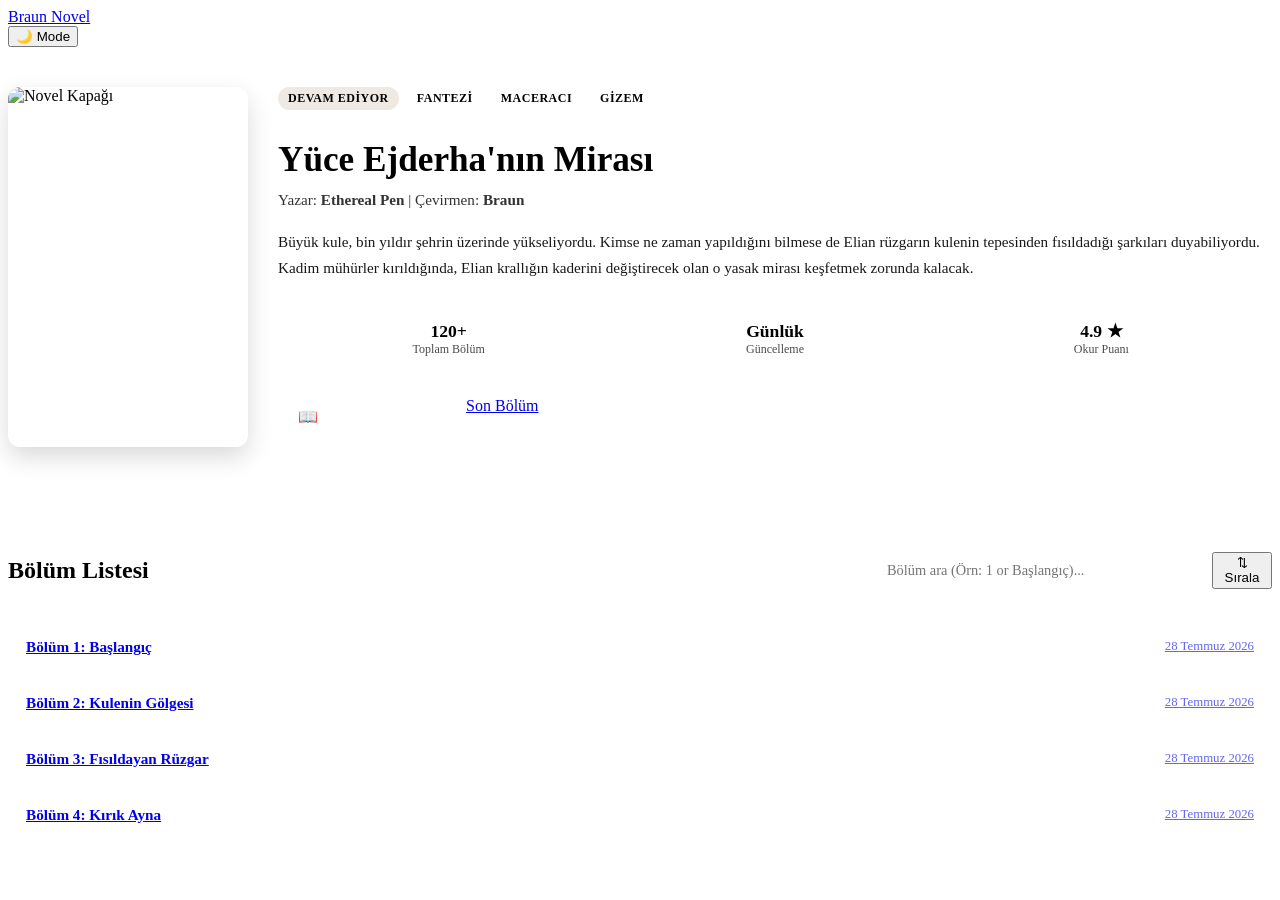
==== index.html @ 3eeb8a65 "Create index.html" ====
<!-- brauns-novel-cms/index.html -->
<!DOCTYPE html>
<html lang="tr">
<head>
  <meta charset="UTF-8">
  <meta name="viewport" content="width=device-width, initial-scale=1.0">
  <title>Braun Novel | Premium Web Novel Okuma Platformu</title>
  <link rel="stylesheet" href="css/style.css">
  
  <!-- Ana Sayfaya Özel Tipografi ve Düzen Stilleri -->
  <style>
    /* Hero / Novel Kartı */
    .novel-hero {
      display: grid;
      grid-template-columns: 240px 1fr;
      gap: 30px;
      padding: 40px 0 20px 0;
    }

    @media (max-width: 768px) {
      .novel-hero {
        grid-template-columns: 1fr;
        justify-items: center;
        text-align: center;
      }
    }

    .cover-wrapper {
      width: 100%;
      max-width: 240px;
      aspect-ratio: 2 / 3;
      border-radius: 12px;
      overflow: hidden;
      box-shadow: 0 10px 25px rgba(0,0,0,0.15);
      background-color: var(--card-bg);
      border: 1px solid var(--border-color);
    }

    .cover-img {
      width: 100%;
      height: 100%;
      object-fit: cover;
    }

    /* Meta Bilgiler ve Rozetler */
    .badge-group {
      display: flex;
      gap: 8px;
      flex-wrap: wrap;
      margin-bottom: 12px;
    }

    .badge {
      font-size: 0.75rem;
      padding: 4px 10px;
      border-radius: 20px;
      font-weight: 600;
      text-transform: uppercase;
      letter-spacing: 0.5px;
      font-family: var(--font-heading);
    }

    .badge-status { background: rgba(140, 109, 70, 0.15); color: var(--accent-color); }
    .badge-tag { background: var(--card-bg); border: 1px solid var(--border-color); color: var(--text-color); }

    .novel-title-main {
      font-size: 2.2rem;
      line-height: 1.2;
      margin-bottom: 10px;
    }

    .novel-author {
      font-size: 0.95rem;
      opacity: 0.8;
      margin-bottom: 20px;
      font-family: var(--font-heading);
    }

    .synopsis {
      font-size: 0.95rem;
      line-height: 1.7;
      opacity: 0.9;
      margin-bottom: 25px;
    }

    /* İstatistik Çubuğu */
    .stats-grid {
      display: grid;
      grid-template-columns: repeat(3, 1fr);
      gap: 15px;
      padding: 15px;
      background: var(--card-bg);
      border: 1px solid var(--border-color);
      border-radius: 8px;
      margin-bottom: 25px;
      text-align: center;
    }

    .stat-value {
      font-size: 1.1rem;
      font-weight: 700;
      font-family: var(--font-heading);
      color: var(--accent-color);
    }

    .stat-label {
      font-size: 0.75rem;
      opacity: 0.7;
      font-family: var(--font-heading);
    }

    /* Aksiyon Butonları */
    .action-buttons {
      display: flex;
      gap: 12px;
      flex-wrap: wrap;
    }

    .btn-primary {
      background: var(--accent-color);
      color: #ffffff !important;
      border: none;
      font-weight: 600;
      padding: 10px 20px;
    }

    .btn-primary:hover { opacity: 0.9; }

    /* Bölüm Listesi Alanı */
    .chapter-section {
      margin-top: 40px;
      padding-top: 30px;
      border-top: 1px solid var(--border-color);
    }

    .chapter-toolbar {
      display: flex;
      justify-content: space-between;
      align-items: center;
      gap: 15px;
      margin-bottom: 20px;
      flex-wrap: wrap;
    }

    .search-input {
      background: var(--card-bg);
      border: 1px solid var(--border-color);
      color: var(--text-color);
      padding: 10px 15px;
      border-radius: 6px;
      font-size: 0.9rem;
      width: 100%;
      max-width: 300px;
      outline: none;
      font-family: var(--font-heading);
    }

    .search-input:focus {
      border-color: var(--accent-color);
    }

    .chapter-list {
      display: flex;
      flex-direction: column;
      gap: 10px;
    }

    .chapter-item {
      display: flex;
      justify-content: space-between;
      align-items: center;
      padding: 14px 18px;
      background: var(--card-bg);
      border: 1px solid var(--border-color);
      border-radius: 8px;
      transition: border-color 0.2s, transform 0.1s;
    }

    .chapter-item:hover {
      border-color: var(--accent-color);
      transform: translateX(4px);
    }

    .chapter-name {
      font-weight: 600;
      color: var(--text-color);
      font-size: 0.95rem;
    }

    .chapter-date {
      font-size: 0.8rem;
      opacity: 0.6;
      font-family: var(--font-heading);
    }
  </style>
</head>
<body>

  <!-- Header -->
  <header>
    <div class="container header-content">
      <a href="index.html" class="logo">Braun Novel</a>
      <div class="reader-controls">
        <button id="themeToggle" class="btn">🌙 Mode</button>
      </div>
    </div>
  </header>

  <!-- Ana İçerik -->
  <main class="container">
    
    <!-- Novel Tanıtım Kartı -->
    <section class="novel-hero">
      
      <!-- Kapak Resmi (Görsel yoksa şık varsayılan alan) -->
      <div class="cover-wrapper">
        <img src="https://images.unsplash.com/photo-1543002588-bfa74002ed7e?auto=format&fit=crop&w=500&q=80" alt="Novel Kapağı" class="cover-img">
      </div>

      <!-- Bilgiler -->
      <div class="novel-details">
        <div class="badge-group">
          <span class="badge badge-status">Devam Ediyor</span>
          <span class="badge badge-tag">Fantezi</span>
          <span class="badge badge-tag">Maceracı</span>
          <span class="badge badge-tag">Gizem</span>
        </div>

        <h1 class="novel-title-main">Yüce Ejderha'nın Mirası</h1>
        <div class="novel-author">Yazar: <strong>Ethereal Pen</strong> | Çevirmen: <strong>Braun</strong></div>

        <p class="synopsis">
          Büyük kule, bin yıldır şehrin üzerinde yükseliyordu. Kimse ne zaman yapıldığını bilmese de Elian rüzgarın kulenin tepesinden fısıldadığı şarkıları duyabiliyordu. Kadim mühürler kırıldığında, Elian krallığın kaderini değiştirecek olan o yasak mirası keşfetmek zorunda kalacak.
        </p>

        <!-- İstatistikler -->
        <div class="stats-grid">
          <div>
            <div class="stat-value">120+</div>
            <div class="stat-label">Toplam Bölüm</div>
          </div>
          <div>
            <div class="stat-value">Günlük</div>
            <div class="stat-label">Güncelleme</div>
          </div>
          <div>
            <div class="stat-value">4.9 ★</div>
            <div class="stat-label">Okur Puanı</div>
          </div>
        </div>

        <!-- Hızlı Okuma Butonları -->
        <div class="action-buttons">
          <a href="read.html" class="btn btn-primary">📖 İlk Bölümü Oku</a>
          <a href="read.html" class="btn">Son Bölüm</a>
        </div>
      </div>
    </section>

    <!-- Bölüm Listesi (İçindekiler) -->
    <section class="chapter-section">
      <div class="chapter-toolbar">
        <h2>Bölüm Listesi</h2>
        <div style="display: flex; gap: 10px; width: 100%; max-width: 400px; justify-content: flex-end;">
          <input type="text" id="chapterSearch" class="search-input" placeholder="Bölüm ara (Örn: 1 or Başlangıç)...">
          <button id="sortToggle" class="btn" title="Sıralamayı Değiştir">⇅ Sırala</button>
        </div>
      </div>

      <!-- Dinamik Bölüm Listesi -->
      <div class="chapter-list" id="chapterContainer">
        
        <a href="read.html" class="chapter-item" data-chapter="1">
          <span class="chapter-name">Bölüm 1: Başlangıç</span>
          <span class="chapter-date">28 Temmuz 2026</span>
        </a>

        <a href="read.html" class="chapter-item" data-chapter="2">
          <span class="chapter-name">Bölüm 2: Kulenin Gölgesi</span>
          <span class="chapter-date">28 Temmuz 2026</span>
        </a>

        <a href="read.html" class="chapter-item" data-chapter="3">
          <span class="chapter-name">Bölüm 3: Fısıldayan Rüzgar</span>
          <span class="chapter-date">28 Temmuz 2026</span>
        </a>

        <a href="read.html" class="chapter-item" data-chapter="4">
          <span class="chapter-name">Bölüm 4: Kırık Ayna</span>
          <span class="chapter-date">28 Temmuz 2026</span>
        </a>

      </div>
    </section>

  </main>

  <!-- Scriptler -->
  <script src="js/reader.js"></script>
  <script>
    // Ana Sayfaya Özel Filtreleme ve Arama Scripti
    document.addEventListener("DOMContentLoaded", () => {
      const searchInput = document.getElementById("chapterSearch");
      const chapterContainer = document.getElementById("chapterContainer");
      const sortToggle = document.getElementById("sortToggle");
      let isAscending = true;

      // 1. Bölüm Arama Mantığı
      if (searchInput) {
        searchInput.addEventListener("input", (e) => {
          const searchTerm = e.target.value.toLowerCase();
          const chapters = chapterContainer.querySelectorAll(".chapter-item");

          chapters.forEach((chapter) => {
            const text = chapter.textContent.toLowerCase();
            if (text.includes(searchTerm)) {
              chapter.style.display = "flex";
            } else {
              chapter.style.display = "none";
            }
          });
        });
      }

      // 2. Sıralama Değiştirme (Ters Çevirme)
      if (sortToggle) {
        sortToggle.addEventListener("click", () => {
          const chapters = Array.from(chapterContainer.querySelectorAll(".chapter-item"));
          chapters.reverse();
          chapterContainer.innerHTML = "";
          chapters.forEach(ch => chapterContainer.appendChild(ch));
          isAscending = !isAscending;
        });
      }
    });
  </script>
</body>
</html>
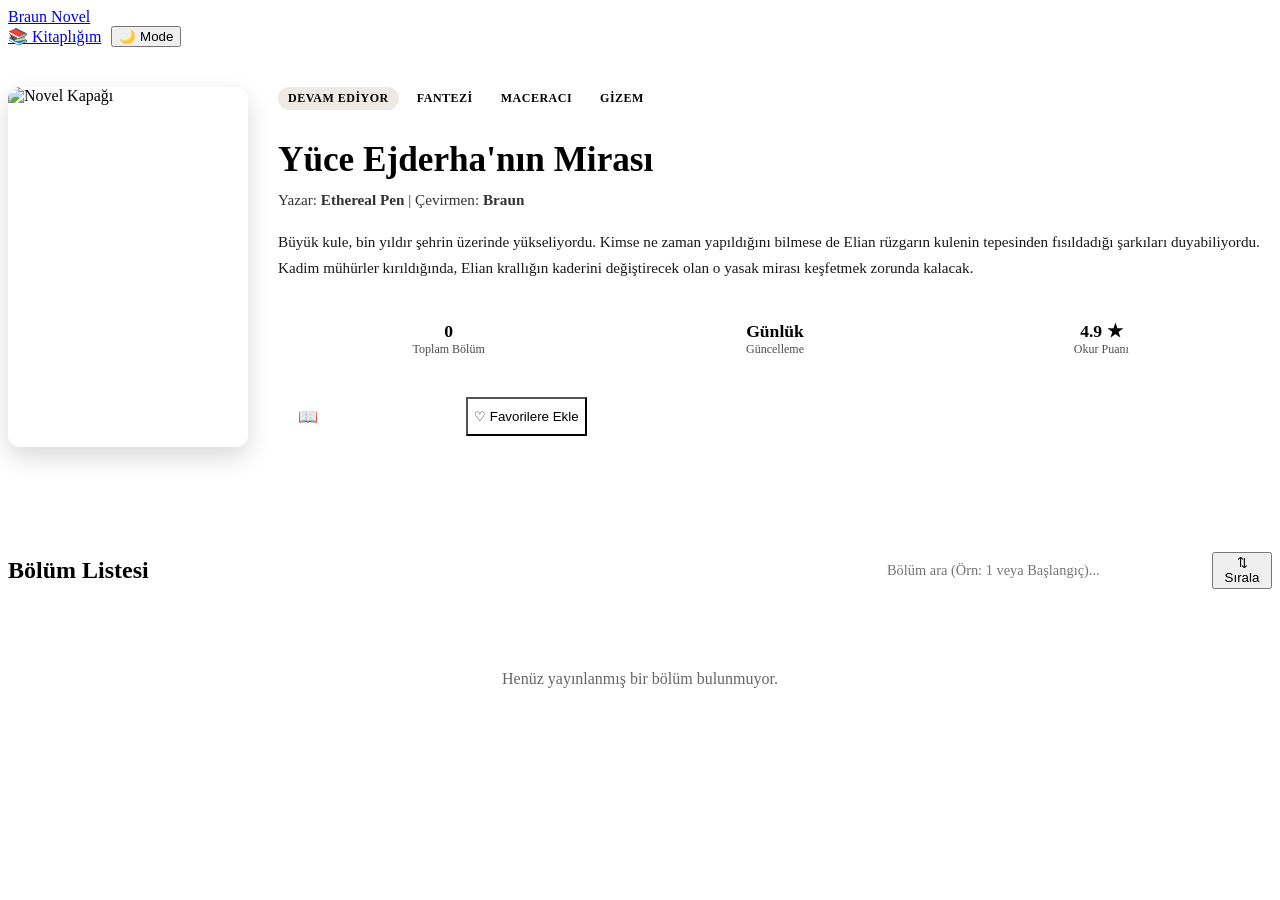
==== commit 624c744f: "Update index.html" ====
--- a/index.html
+++ b/index.html
@@ -50,6 +50,12 @@
       margin-bottom: 12px;
     }
 
+    @media (max-width: 768px) {
+      .badge-group {
+        justify-content: center;
+      }
+    }
+
     .badge {
       font-size: 0.75rem;
       padding: 4px 10px;
@@ -116,6 +122,12 @@
       flex-wrap: wrap;
     }
 
+    @media (max-width: 768px) {
+      .action-buttons {
+        justify-content: center;
+      }
+    }
+
     .btn-primary {
       background: var(--accent-color);
       color: #ffffff !important;
@@ -200,7 +212,8 @@
   <header>
     <div class="container header-content">
       <a href="index.html" class="logo">Braun Novel</a>
-      <div class="reader-controls">
+      <div style="display: flex; gap: 10px; align-items: center;">
+        <a href="library.html" class="btn">📚 Kitaplığım</a>
         <button id="themeToggle" class="btn">🌙 Mode</button>
       </div>
     </div>
@@ -212,7 +225,7 @@
     <!-- Novel Tanıtım Kartı -->
     <section class="novel-hero">
       
-      <!-- Kapak Resmi (Görsel yoksa şık varsayılan alan) -->
+      <!-- Kapak Resmi -->
       <div class="cover-wrapper">
         <img src="https://images.unsplash.com/photo-1543002588-bfa74002ed7e?auto=format&fit=crop&w=500&q=80" alt="Novel Kapağı" class="cover-img">
       </div>
@@ -236,7 +249,7 @@
         <!-- İstatistikler -->
         <div class="stats-grid">
           <div>
-            <div class="stat-value">120+</div>
+            <div class="stat-value" id="totalChaptersCount">...</div>
             <div class="stat-label">Toplam Bölüm</div>
           </div>
           <div>
@@ -249,10 +262,10 @@
           </div>
         </div>
 
-        <!-- Hızlı Okuma Butonları -->
+        <!-- Hızlı Okuma ve Favori Butonları -->
         <div class="action-buttons">
-          <a href="read.html" class="btn btn-primary">📖 İlk Bölümü Oku</a>
-          <a href="read.html" class="btn">Son Bölüm</a>
+          <a href="read.html?ch=1" class="btn btn-primary">📖 İlk Bölümü Oku</a>
+          <button id="favBtn" class="btn" onclick="toggleFavorite('yuce-ejderha', 'Yüce Ejderha\'nın Mirası', 'https://images.unsplash.com/photo-1543002588-bfa74002ed7e?auto=format&fit=crop&w=500&q=80')">♡ Favorilere Ekle</button>
         </div>
       </div>
     </section>
@@ -262,34 +275,14 @@
       <div class="chapter-toolbar">
         <h2>Bölüm Listesi</h2>
         <div style="display: flex; gap: 10px; width: 100%; max-width: 400px; justify-content: flex-end;">
-          <input type="text" id="chapterSearch" class="search-input" placeholder="Bölüm ara (Örn: 1 or Başlangıç)...">
+          <input type="text" id="chapterSearch" class="search-input" placeholder="Bölüm ara (Örn: 1 veya Başlangıç)...">
           <button id="sortToggle" class="btn" title="Sıralamayı Değiştir">⇅ Sırala</button>
         </div>
       </div>
 
-      <!-- Dinamik Bölüm Listesi -->
+      <!-- Dinamik Bölüm Listesi (js/index-loader.js burayı otomatik doldurur) -->
       <div class="chapter-list" id="chapterContainer">
-        
-        <a href="read.html" class="chapter-item" data-chapter="1">
-          <span class="chapter-name">Bölüm 1: Başlangıç</span>
-          <span class="chapter-date">28 Temmuz 2026</span>
-        </a>
-
-        <a href="read.html" class="chapter-item" data-chapter="2">
-          <span class="chapter-name">Bölüm 2: Kulenin Gölgesi</span>
-          <span class="chapter-date">28 Temmuz 2026</span>
-        </a>
-
-        <a href="read.html" class="chapter-item" data-chapter="3">
-          <span class="chapter-name">Bölüm 3: Fısıldayan Rüzgar</span>
-          <span class="chapter-date">28 Temmuz 2026</span>
-        </a>
-
-        <a href="read.html" class="chapter-item" data-chapter="4">
-          <span class="chapter-name">Bölüm 4: Kırık Ayna</span>
-          <span class="chapter-date">28 Temmuz 2026</span>
-        </a>
-
+        <!-- JS içerikleri yükleyecek -->
       </div>
     </section>
 
@@ -297,40 +290,13 @@
 
   <!-- Scriptler -->
   <script src="js/reader.js"></script>
+  <script src="js/library.js"></script>
+  <script src="js/index-loader.js"></script>
   <script>
-    // Ana Sayfaya Özel Filtreleme ve Arama Scripti
+    // Sayfa yüklendiğinde favori butonunun durumunu güncelle
     document.addEventListener("DOMContentLoaded", () => {
-      const searchInput = document.getElementById("chapterSearch");
-      const chapterContainer = document.getElementById("chapterContainer");
-      const sortToggle = document.getElementById("sortToggle");
-      let isAscending = true;
-
-      // 1. Bölüm Arama Mantığı
-      if (searchInput) {
-        searchInput.addEventListener("input", (e) => {
-          const searchTerm = e.target.value.toLowerCase();
-          const chapters = chapterContainer.querySelectorAll(".chapter-item");
-
-          chapters.forEach((chapter) => {
-            const text = chapter.textContent.toLowerCase();
-            if (text.includes(searchTerm)) {
-              chapter.style.display = "flex";
-            } else {
-              chapter.style.display = "none";
-            }
-          });
-        });
-      }
-
-      // 2. Sıralama Değiştirme (Ters Çevirme)
-      if (sortToggle) {
-        sortToggle.addEventListener("click", () => {
-          const chapters = Array.from(chapterContainer.querySelectorAll(".chapter-item"));
-          chapters.reverse();
-          chapterContainer.innerHTML = "";
-          chapters.forEach(ch => chapterContainer.appendChild(ch));
-          isAscending = !isAscending;
-        });
+      if (typeof updateFavButton === "function") {
+        updateFavButton("yuce-ejderha");
       }
     });
   </script>
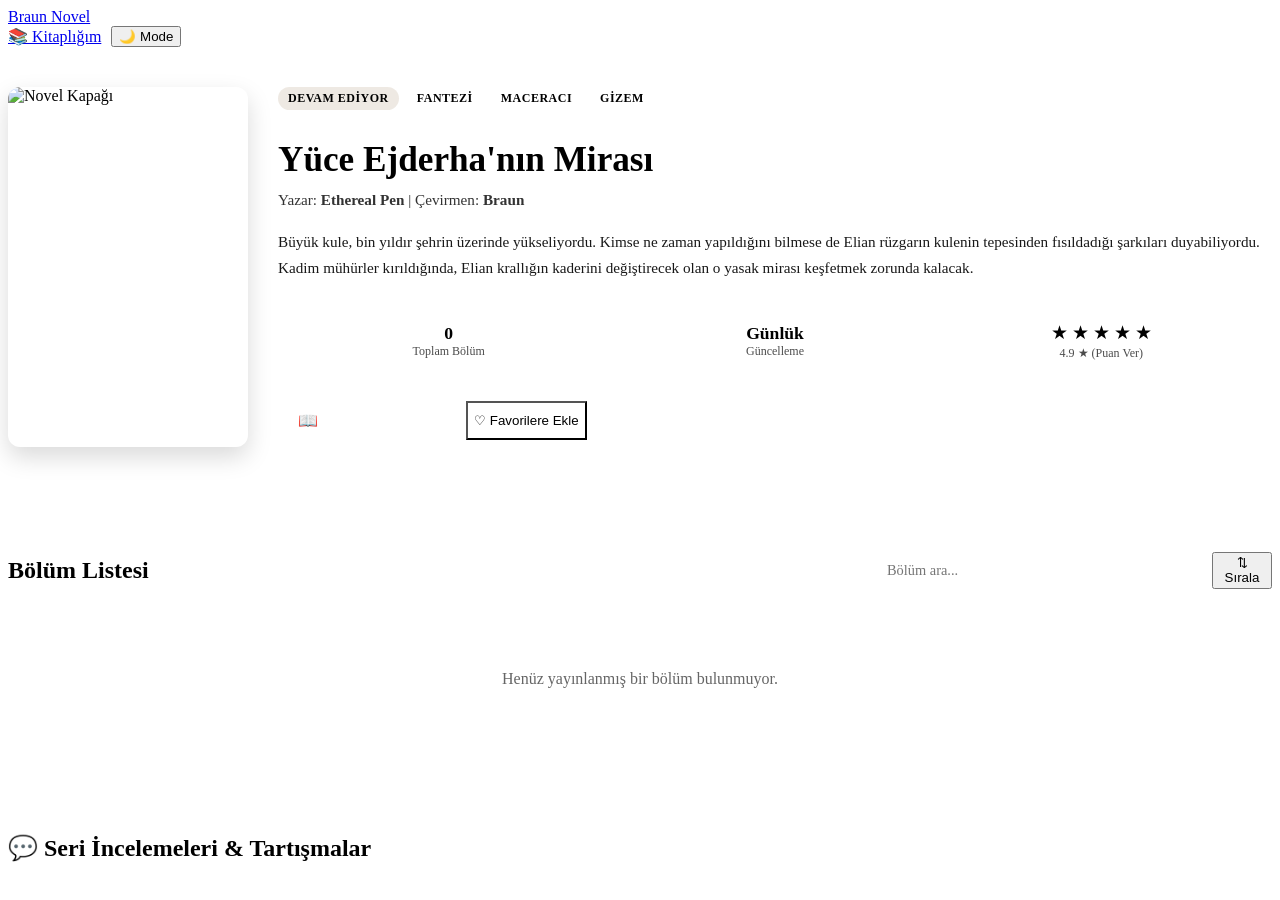
==== commit d07d4959: "Update index.html" ====
--- a/index.html
+++ b/index.html
@@ -4,10 +4,9 @@
 <head>
   <meta charset="UTF-8">
   <meta name="viewport" content="width=device-width, initial-scale=1.0">
-  <title>Braun Novel | Premium Web Novel Okuma Platformu</title>
+  <title>Braun Novel | Yüce Ejderha'nın Mirası</title>
   <link rel="stylesheet" href="css/style.css">
   
-  <!-- Ana Sayfaya Özel Tipografi ve Düzen Stilleri -->
   <style>
     /* Hero / Novel Kartı */
     .novel-hero {
@@ -51,9 +50,7 @@
     }
 
     @media (max-width: 768px) {
-      .badge-group {
-        justify-content: center;
-      }
+      .badge-group { justify-content: center; }
     }
 
     .badge {
@@ -69,25 +66,9 @@
     .badge-status { background: rgba(140, 109, 70, 0.15); color: var(--accent-color); }
     .badge-tag { background: var(--card-bg); border: 1px solid var(--border-color); color: var(--text-color); }
 
-    .novel-title-main {
-      font-size: 2.2rem;
-      line-height: 1.2;
-      margin-bottom: 10px;
-    }
-
-    .novel-author {
-      font-size: 0.95rem;
-      opacity: 0.8;
-      margin-bottom: 20px;
-      font-family: var(--font-heading);
-    }
-
-    .synopsis {
-      font-size: 0.95rem;
-      line-height: 1.7;
-      opacity: 0.9;
-      margin-bottom: 25px;
-    }
+    .novel-title-main { font-size: 2.2rem; line-height: 1.2; margin-bottom: 10px; }
+    .novel-author { font-size: 0.95rem; opacity: 0.8; margin-bottom: 20px; font-family: var(--font-heading); }
+    .synopsis { font-size: 0.95rem; line-height: 1.7; opacity: 0.9; margin-bottom: 25px; }
 
     /* İstatistik Çubuğu */
     .stats-grid {
@@ -100,6 +81,7 @@
       border-radius: 8px;
       margin-bottom: 25px;
       text-align: center;
+      align-items: center;
     }
 
     .stat-value {
@@ -115,6 +97,25 @@
       font-family: var(--font-heading);
     }
 
+    /* Yıldız Puanlama Alanı Stilleri */
+    .interactive-stars {
+      display: flex;
+      justify-content: center;
+      gap: 4px;
+      cursor: pointer;
+      font-size: 1.2rem;
+      color: var(--border-color);
+      margin-bottom: 2px;
+    }
+
+    .interactive-stars span {
+      transition: color 0.15s ease, transform 0.15s ease;
+    }
+
+    .interactive-stars span:hover {
+      transform: scale(1.2);
+    }
+
     /* Aksiyon Butonları */
     .action-buttons {
       display: flex;
@@ -123,9 +124,7 @@
     }
 
     @media (max-width: 768px) {
-      .action-buttons {
-        justify-content: center;
-      }
+      .action-buttons { justify-content: center; }
     }
 
     .btn-primary {
@@ -136,9 +135,7 @@
       padding: 10px 20px;
     }
 
-    .btn-primary:hover { opacity: 0.9; }
-
-    /* Bölüm Listesi Alanı */
+    /* Bölüm Listesi */
     .chapter-section {
       margin-top: 40px;
       padding-top: 30px;
@@ -167,42 +164,10 @@
       font-family: var(--font-heading);
     }
 
-    .search-input:focus {
-      border-color: var(--accent-color);
-    }
-
     .chapter-list {
       display: flex;
       flex-direction: column;
       gap: 10px;
-    }
-
-    .chapter-item {
-      display: flex;
-      justify-content: space-between;
-      align-items: center;
-      padding: 14px 18px;
-      background: var(--card-bg);
-      border: 1px solid var(--border-color);
-      border-radius: 8px;
-      transition: border-color 0.2s, transform 0.1s;
-    }
-
-    .chapter-item:hover {
-      border-color: var(--accent-color);
-      transform: translateX(4px);
-    }
-
-    .chapter-name {
-      font-weight: 600;
-      color: var(--text-color);
-      font-size: 0.95rem;
-    }
-
-    .chapter-date {
-      font-size: 0.8rem;
-      opacity: 0.6;
-      font-family: var(--font-heading);
     }
   </style>
 </head>
@@ -224,13 +189,10 @@
     
     <!-- Novel Tanıtım Kartı -->
     <section class="novel-hero">
-      
-      <!-- Kapak Resmi -->
       <div class="cover-wrapper">
         <img src="https://images.unsplash.com/photo-1543002588-bfa74002ed7e?auto=format&fit=crop&w=500&q=80" alt="Novel Kapağı" class="cover-img">
       </div>
 
-      <!-- Bilgiler -->
       <div class="novel-details">
         <div class="badge-group">
           <span class="badge badge-status">Devam Ediyor</span>
@@ -246,7 +208,7 @@
           Büyük kule, bin yıldır şehrin üzerinde yükseliyordu. Kimse ne zaman yapıldığını bilmese de Elian rüzgarın kulenin tepesinden fısıldadığı şarkıları duyabiliyordu. Kadim mühürler kırıldığında, Elian krallığın kaderini değiştirecek olan o yasak mirası keşfetmek zorunda kalacak.
         </p>
 
-        <!-- İstatistikler -->
+        <!-- İstatistikler ve İnteraktif Yıldız Puanlama -->
         <div class="stats-grid">
           <div>
             <div class="stat-value" id="totalChaptersCount">...</div>
@@ -257,8 +219,15 @@
             <div class="stat-label">Güncelleme</div>
           </div>
           <div>
-            <div class="stat-value">4.9 ★</div>
-            <div class="stat-label">Okur Puanı</div>
+            <!-- Yıldız Puanlama Kutusu -->
+            <div class="interactive-stars" id="starRatingBox">
+              <span data-value="1">★</span>
+              <span data-value="2">★</span>
+              <span data-value="3">★</span>
+              <span data-value="4">★</span>
+              <span data-value="5">★</span>
+            </div>
+            <div class="stat-label" id="ratingStatusText">4.9 ★ (Puan Ver)</div>
           </div>
         </div>
 
@@ -275,14 +244,21 @@
       <div class="chapter-toolbar">
         <h2>Bölüm Listesi</h2>
         <div style="display: flex; gap: 10px; width: 100%; max-width: 400px; justify-content: flex-end;">
-          <input type="text" id="chapterSearch" class="search-input" placeholder="Bölüm ara (Örn: 1 veya Başlangıç)...">
+          <input type="text" id="chapterSearch" class="search-input" placeholder="Bölüm ara...">
           <button id="sortToggle" class="btn" title="Sıralamayı Değiştir">⇅ Sırala</button>
         </div>
       </div>
 
-      <!-- Dinamik Bölüm Listesi (js/index-loader.js burayı otomatik doldurur) -->
       <div class="chapter-list" id="chapterContainer">
-        <!-- JS içerikleri yükleyecek -->
+        <!-- JS dinamik içerikleri yükler -->
+      </div>
+    </section>
+
+    <!-- Genel Seri İncelemeleri & Yorum Alanı (Giscus) -->
+    <section class="comments-section" style="margin-top: 50px; padding-top: 30px; border-top: 1px solid var(--border-color);">
+      <h2 style="margin-bottom: 20px; font-family: var(--font-heading);">💬 Seri İncelemeleri & Tartışmalar</h2>
+      <div id="giscusSeriesContainer">
+        <!-- Giscus dinamik yüklenecektir -->
       </div>
     </section>
 
@@ -292,12 +268,89 @@
   <script src="js/reader.js"></script>
   <script src="js/library.js"></script>
   <script src="js/index-loader.js"></script>
+  
   <script>
-    // Sayfa yüklendiğinde favori butonunun durumunu güncelle
     document.addEventListener("DOMContentLoaded", () => {
+      // --- 1. Favori Butonu Durumu ---
       if (typeof updateFavButton === "function") {
         updateFavButton("yuce-ejderha");
       }
+
+      // --- 2. İnteraktif Yıldız Puanlama Mantığı ---
+      const starSpans = document.querySelectorAll("#starRatingBox span");
+      const ratingStatusText = document.getElementById("ratingStatusText");
+      const novelId = "yuce-ejderha";
+      let savedRating = localStorage.getItem(`bn_user_rating_${novelId}`) || 0;
+
+      function highlightStars(rating) {
+        starSpans.forEach((span) => {
+          const val = parseInt(span.getAttribute("data-value"));
+          if (val <= rating) {
+            span.style.color = "#f39c12"; // Altın Sarısı
+          } else {
+            span.style.color = "var(--border-color)";
+          }
+        });
+      }
+
+      // Kayıtlı puan varsa göster
+      if (savedRating > 0) {
+        highlightStars(savedRating);
+        ratingStatusText.innerHTML = `Oyunuz: <strong>${savedRating}/5 ★</strong>`;
+      }
+
+      // Hover ve Click Etkileşimleri
+      starSpans.forEach((span) => {
+        span.addEventListener("mouseover", () => {
+          const hoverVal = parseInt(span.getAttribute("data-value"));
+          highlightStars(hoverVal);
+        });
+
+        span.addEventListener("mouseout", () => {
+          highlightStars(savedRating);
+        });
+
+        span.addEventListener("click", () => {
+          savedRating = parseInt(span.getAttribute("data-value"));
+          localStorage.setItem(`bn_user_rating_${novelId}`, savedRating);
+          highlightStars(savedRating);
+          ratingStatusText.innerHTML = `Oyunuz: <strong>${savedRating}/5 ★</strong> (Kaydedildi)`;
+        });
+      });
+
+      // --- 3. Genel Seri Yorum Sistemi (Giscus) ---
+      function loadSeriesGiscus() {
+        const container = document.getElementById("giscusSeriesContainer");
+        if (!container) return;
+
+        const currentTheme = localStorage.getItem("bn_theme_mode") || "light";
+        let giscusTheme = currentTheme === "dark" ? "dark" : "light";
+
+        container.innerHTML = "";
+
+        const script = document.createElement("script");
+        script.src = "https://giscus.app/client.js";
+        
+        // ⚠️ giscus.app'ten alınan bilgileri buraya girebilirsiniz
+        script.setAttribute("data-repo", "KULLANICI_ADINIZ/brauns-novel-cms");
+        script.setAttribute("data-repo-id", "BURAYA_REPO_ID_GELECEK");
+        script.setAttribute("data-category", "Announcements");
+        script.setAttribute("data-category-id", "BURAYA_CATEGORY_ID_GELECEK");
+        
+        script.setAttribute("data-mapping", "pathname");
+        script.setAttribute("data-strict", "0");
+        script.setAttribute("data-reactions-enabled", "1");
+        script.setAttribute("data-emit-metadata", "0");
+        script.setAttribute("data-input-position", "top");
+        script.setAttribute("data-theme", giscusTheme);
+        script.setAttribute("data-lang", "tr");
+        script.setAttribute("crossorigin", "anonymous");
+        script.async = true;
+
+        container.appendChild(script);
+      }
+
+      loadSeriesGiscus();
     });
   </script>
 </body>
